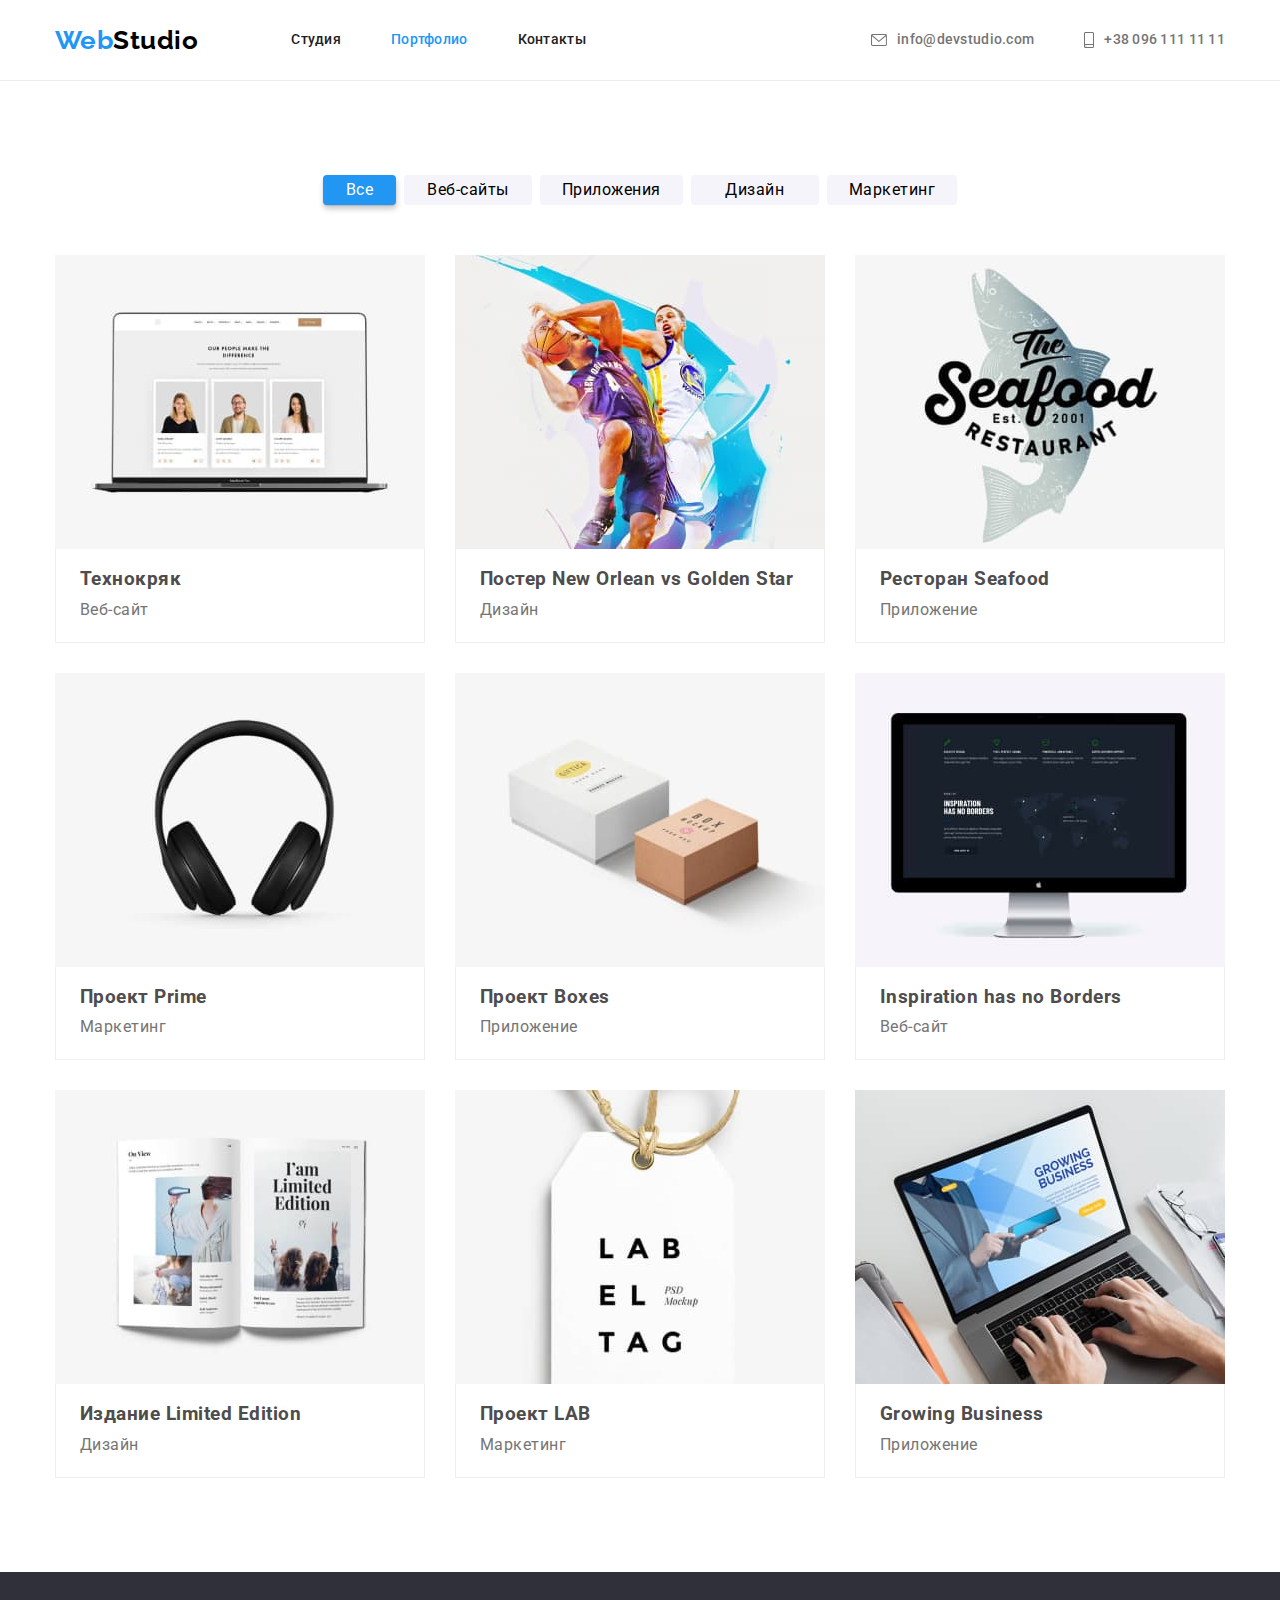
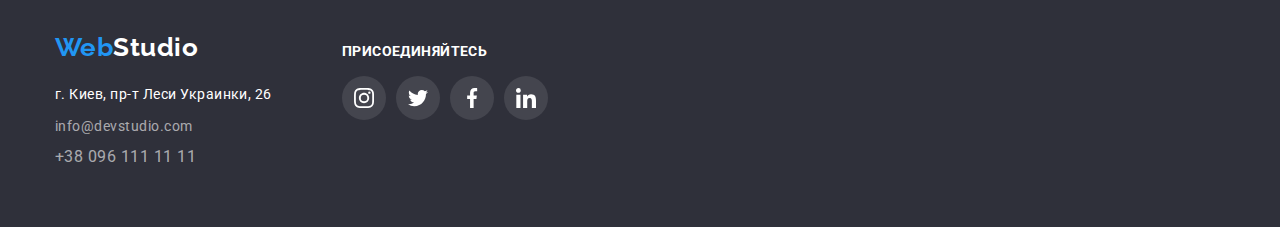
==== portfolio.html @ 425500fc "Доб. файлы из 4 д/з" ====
<!DOCTYPE html>
<html lang="en">

<head>
    <meta charset="UTF-8" />
    <meta http-equiv="X-UA-Compatible" content="IE=edge" />
    <meta name="viewport" content="width=device-width, initial-scale=1.0" />
    <link rel="preconnect" href="https://fonts.googleapis.com">
    <link rel="preconnect" href="https://fonts.gstatic.com" crossorigin>
    <link href="https://fonts.googleapis.com/css2?family=Raleway:wght@700&family=Roboto:wght@400;500;700;900&display=swap"
          rel="stylesheet">
    <link rel="stylesheet" href="https://cdnjs.cloudflare.com/ajax/libs/modern-normalize/1.1.0/modern-normalize.min.css">
    <link rel="stylesheet" href="./css/styles.css">
    <title>Portfolio</title>
</head>

<body>
    <header class="header-portfolio">
        <div class="container header-cont">
            <nav class="main-nav">
                <a href="#" class="logo">
                    <span class="logo-color">Web</span>Studio
                </a>
                <ul class="site-nav list">
                    <li class="site-nav-list">
                        <a class="link" href="./index.html">Студия</a>
                    </li>
                    <li class="site-nav-list">
                        <a class="link current" href="#">Портфолио</a>
                    </li>
                    <li class="site-nav-list" >
                        <a class="link" href="#">Контакты</a>
                    </li>
                </ul>
            </nav>
                <ul class="site-nav">
                    <li class="site-nav-list">
                        <a class="link-nav" href="mailto:info@devstudio.com">
                            <svg class="site-nav-icon">
                                <use href="./images/svg-sprite/symbol-defs.svg#icon-envelope"></use>
                            </svg>
                            info@devstudio.com
                        </a>
                    </li>
                    <li class="site-nav-list">
                        <a class="link-nav" href="tel:+380961111111">
                            <svg class="site-nav-sph">
                                <use href="./images/svg-sprite/symbol-defs.svg#icon-phone"></use>
                            </svg>
                            +38 096 111 11 11
                        </a>
                    </li>
                </ul>
        </div>
    </header>

    <!-- Блок герой -->
    <main>
        <section class="hero-portfolio">
            <div class="container">
                <h1 class="visually-hidden">Проекты</h1>
                    <ul class="list-hero">
                        <li class="list-buttom">
                            <button class="button-portfolio-first" type="button" >Все</button>
                        </li>
                        <li class="list-buttom">
                            <button class="button-portfolio" type="button" >Веб-сайты</button>
                        </li>
                        <li class="list-buttom">
                            <button  class="button-portfolio" type="button">Приложения</button>
                        </li>
                        <li class="list-buttom">
                            <button  class="button-portfolio" type="button">Дизайн</button>
                        </li>
                        <li class="list-buttom">
                            <button class="button-portfolio" type="button" >Маркетинг</button>
                        </li>
                    </ul>
                <ul class="list link-li">
                    <li class="list-link-li">
                        <a class="list-link" href="#">
                            <img class="list-link-img" src="./images/portfolio/img.jpg" width="370" alt="Technokrayk">
                            <div class="list-link-hp">
                                <h3 class="list-name">Технокряк</h3> 
                                <p class="list-project">Веб-сайт</p>
                            </div>
                        </a>
                    </li>
                    <li class="list-link-li">
                        <a class="list-link" href="#">
                            <img class="list-link-img" src="./images/portfolio/Group1.jpg" width="370" alt="New Orlean">
                            <div class="list-link-hp">
                                <h3 class="list-name">Постер New Orlean vs Golden Star</h3>
                                <p class="list-project">Дизайн</p>
                            </div>
                        </a>
                    </li>
                    <li class="list-link-li">
                        <a class="list-link" href="#">
                            <img class="list-link-img" src="./images/portfolio/img1.jpg" width="370" alt="Seafood">
                            <div class="list-link-hp">
                                <h3 class="list-name">Ресторан Seafood</h3>
                                <p class="list-project">Приложение</p>
                            </div>
                        </a>
                    </li>
                    <li class="list-link-li">
                        <a class="list-link" href="#">
                            <img class="list-link-img" src="./images/portfolio/img2-3.jpg" width="370" alt="Prime">
                            <div class="list-link-hp">
                                <h3 class="list-name">Проект Prime</h3>
                                <p class="list-project">Маркетинг</p>
                            </div>
                        </a>
                    </li>
                    <li class="list-link-li">
                        <a class="list-link" href="#">
                            <img class="list-link-img" src="./images/portfolio/img2-4.jpg" width="370" alt="Boxes">
                            <div class="list-link-hp">
                                <h3 class="list-name">Проект Boxes</h3>
                                <p class="list-project">Приложение</p>
                            </div>
                        </a>
                    </li>
                    <li class="list-link-li">
                        <a class="list-link" href="#">
                            <img class="list-link-img" src="./images/portfolio/img2-5.jpg" width="370" alt="Borders">
                            <div class="list-link-hp">
                                <h3 class="list-name">Inspiration has no Borders</h3>
                                <p class="list-project">Веб-сайт</p>
                            </div>
                        </a>
                    </li>
                    <li class="list-link-li">
                        <a class="list-link" href="#">
                            <img class="list-link-img" src="./images/portfolio/img3-1.jpg" width="370" alt="Limited Edition">
                            <div class="list-link-hp">
                                <h3 class="list-name">Издание Limited Edition</h3>
                                <p class="list-project">Дизайн</p>
                            </div>
                        </a>
                    </li>
                    <li class="list-link-li">
                        <a class="list-link" href="#">
                            <img class="list-link-img" src="./images/portfolio/img3-2.jpg" width="370" alt="Project   LAB">
                            <div class="list-link-hp">
                                <h3 class="list-name">Проект LAB</h3>
                                <p class="list-project">Маркетинг</p>
                            </div>
                        </a>
                    </li>
                    <li class="list-link-li">
                        <a class="list-link" href="#">
                            <img class="list-link-img" src="./images/portfolio/img3-3.jpg" width="370" alt="Growing Business">
                            <div class="list-link-hp">
                                <h3 class="list-name">Growing Business</h3>
                                <p class="list-project">Приложение</p>
                            </div>
                        </a>
                    </li>
                </ul>
            </div>
        </section>
    </main>

    <!-- Подвал -->
    <footer class="footer">
        <div class="container footer-list">
            <div>
                <a href="#" class="logo">
                    <span class="logo-color">Web</span><span class="logo-color-second">Studio</span>
                </a>
                <address class="footer-address">
                    <p class="footer-nav">г. Киев, пр-т Леси Украинки, 26</p>
                    <ul class="list-footer">
                        <li class="footer-nav">
                            <a class="footer-nav-i" href="mailto:info@devstudio.com">info@devstudio.com</a>
                        </li>
                        <li>
                            <a class="footer-nav-i" href="tel:+380961111111">+38 096 111 11 11</a>
                        </li>
                    </ul>
                </address>
            </div>
            <div class="footer-icon">
                <h2>присоединяйтесь</h2>
                <ul class="team-icon">
                    <li class="teams-list">
                        <a class="teams-a teams-icon" href="#">
                            <svg class="icon-svg" width="20" height="20">
                                <use href="./images/svg-sprite/symbol-defs.svg#icon-instagram-2"></use>
                            </svg>
                        </a>
                    </li>
                    <li class="teams-list">
                        <a class="teams-a teams-icon" href="#">
                            <svg class="icon-svg" width="20" height="20">
                                <use href="./images/svg-sprite/symbol-defs.svg#icon-twitter-1"></use>
                            </svg>
                        </a>
                    </li>
                    <li class="teams-list">
                        <a class="teams-a teams-icon" href="#">
                            <svg class="icon-svg" width="20" height="20">
                                <use href="./images/svg-sprite/symbol-defs.svg#icon-facebook-1"></use>
                            </svg>
                        </a>
                    </li>
                    <li class="teams-list">
                        <a class="teams-a teams-icon" href="#">
                            <svg class="icon-svg" width="20" height="20">
                                <use href="./images/svg-sprite/symbol-defs.svg#icon-linkedin-1"></use>
                            </svg>
                        </a>
                    </li>
                </ul>
            </div>
        </div>
    </footer>
</body>
</html>
---- css/styles.css ----
/* Цвет основного текста #212121 */
/* Вторичный цвет #757575 */

/* Белый #FFFFFF */
/* Акцент #2196F3 */

/* Вторичный цвет фона #E5E5E5 */

:root {
  --primary-white-color: #ffffff;
  --primary-text-color: #212121;
  --title-text-color: #000000;
  --class-offers-works: #e5e5e5;
  --accent-color: #2196f3;
  --section-hero: #2f303a;
  --section-teams-button: #f5f4fa;
}

body {
  background-color: var(--primary-white-color);
  color: var(--primary-text-color);
  font-family: Roboto, sans-serif;
  letter-spacing: 0.03em;
}

.container {
  margin-left: auto;
  margin-right: auto;
  width: 1200px;
  padding: 0 15px;
}

.visually-hidden {
  position: absolute;
  width: 1px;
  height: 1px;
  margin: -1px;
  border: 0;
  padding: 0;

  white-space: nowrap;
  clip-path: inset(100%);
  clip: rect(0 0 0 0);
  overflow: hidden;
}

img {
  display: block;
}

/* Header */

.header,
.header-portfolio {
  border-bottom-width: 1px;
  border-bottom-style: solid;
  border-bottom-color: #ececec;
}

/* Logo */
.logo {
  color: var(--title-text-color);
  font-family: Raleway, sans-serif;
  text-decoration: none;

  font-weight: 700;
  font-size: 26px;
  line-height: 1.19;
  display: flex;
}

.logo-color {
  color: var(--accent-color);
  font-size: 26px;
}

.site-nav-list {
  margin-right: 50px;
}

.site-nav-list:last-child {
  margin-right: 0;
}

.main-nav {
  display: flex;
  align-items: center;
}

.site-nav {
  color: var(--title-text-color);

  font-weight: 500;
  font-size: 14px;
  line-height: 1.14;
  letter-spacing: 0.02em;

  list-style: none;
  padding: 0;
  margin-top: 0;
  margin-bottom: 0;
}

.site-nav .link:hover,
.site-nav .link:focus,
.site-nav .link.current {
  color: var(--accent-color);
}

.link {
  text-decoration: none;
  color: var(--primary-text-color);

  display: block;
  padding-top: 32px;
  padding-bottom: 32px;
}

.site-nav a:hover,
.site-nav a:focus {
  color: var(--accent-color);
}

.site-nav .link-nav {
  text-decoration: none;
  color: #757575;
}

.site-nav .list {
  list-style: none;
  padding-top: 50px;
  padding-bottom: 94px;
}

.button {
  margin-top: 0px;

  min-width: 200px;
  box-sizing: border-box;
  padding: 10px 32px;
  border-radius: 4px;
  text-align: center;

  background-color: #2196f3;
  color: #ffffff;
  cursor: pointer;

  font-weight: 700;
  font-size: 16px;
  line-height: 1.87;
  letter-spacing: 0.06em;

  border: none;
}

.button:hover,
.button:focus {
  background-color: #188ce8;
}

.button-portfolio-first {
  min-width: 73px;
  padding: 6px 22px;
  border-radius: 4px;
  text-align: center;

  background-color: var(--accent-color);
  color: var(--primary-white-color);
  cursor: pointer;
  letter-spacing: 0.03em;

  border: none;
  box-shadow: 0px 1px 1px rgba(0, 0, 0, 0.12), 0px 4px 4px rgba(0, 0, 0, 0.06),
    1px 4px 6px rgba(0, 0, 0, 0.16);
}
.button-portfolio {
  min-width: 128px;
  padding: 6px 22px;
  border-radius: 4px;
  text-align: center;

  background-color: var(--section-teams-button);
  cursor: pointer;
  letter-spacing: 0.03em;

  border: none;
}

.button-portfolio:hover,
.button-portfolio:focus {
  background-color: var(--accent-color);
  color: #ffffff;
  box-shadow: 0px 1px 1px rgba(0, 0, 0, 0.12), 0px 4px 4px rgba(0, 0, 0, 0.06),
    1px 4px 6px rgba(0, 0, 0, 0.16);
}

.hero {
  padding-top: 200px;
  padding-bottom: 200px;

  background-color: var(--section-hero);
  color: var(--primary-white-color);
  text-align: center;
}

.hero {
  max-width: 1600px;
  margin-right: auto;
  margin-left: auto;
  background-size: cover;
  background-image: linear-gradient(
      to right,
      rgba(47, 48, 58, 0.4),
      rgba(47, 48, 58, 0.4)
    ),
    url("../images/hero-img.jpg");
}

.hero-title {
  margin-top: 0px;
  margin-bottom: 30px;

  font-weight: 900;
  font-size: 44px;
  line-height: 1.36;
  letter-spacing: 0.06em;
  text-transform: uppercase;
}

.hero > h1 {
  color: var(--primary-white-color);
}

/* Наши предложения */

.offers-container-list {
  font-weight: 700;
  font-size: 14px;
  line-height: 1.14;
  text-transform: uppercase;
  margin-top: 0;
  margin-bottom: 0;
}

.offers-list {
  margin-top: 10px;
  margin-bottom: 0px;

  color: #757575;

  font-weight: 400;
  font-size: 14px;
  line-height: 1.71;
}

.offers-list-nav {
  margin-right: 30px;
  width: 270px;
}

.offers-list-nav:last-child {
  margin-right: 0;
}

.icon-list {
  display: flex;
  justify-content: center;
  align-items: center;
  background-color: #f5f4fa;
  height: 120px;
  border-radius: 4px;
  margin-bottom: 30px;
}

.offers-list-title {
  display: flex;
  align-items: center;
  margin: 0;
  padding: 0;
  list-style: none;
}
.offers {
  margin-bottom: 0;
  padding: 94px 0;
}

.offers,
.works {
  background-color: var(--primary-white-color);
}

/* Блок нашей работы */

.works {
  margin-top: 0;
  padding-bottom: 94px;
}

.works-title {
  margin-bottom: 50px;

  margin-top: 0;

  font-weight: 700;
  font-size: 36px;
  line-height: 1.16;
  text-align: center;
}

/* Наша команда */

.teams-title,
.customers-title {
  margin-top: 0px;

  margin-bottom: 50px;

  font-weight: 700;
  font-size: 36px;
  line-height: 1.16;
  text-align: center;
}

.teams {
  margin-top: 0px;
  margin-bottom: 1px;
  background-color: var(--section-teams-button);

  padding-top: 94px;
  padding-bottom: 94px;
}

.teams-name {
  font-weight: 500;
  font-size: 16px;
  line-height: 1.18;
  margin-top: 0;
  margin-bottom: 10px;
}
.teams-name,
.teams-person {
  text-align: center;
}

.teams-person {
  margin-top: 0;
  margin-bottom: 0;

  color: #757575;

  font-weight: 400;
  font-size: 16px;
  line-height: 1.18;
}

.offers > h2,
.works > h2,
.teams > h2 {
  font-weight: 700;
  font-size: 36px;
  line-height: 1.16;
  text-align: center;
}

/* Customers */

.customers {
  margin-top: 0px;
  margin-bottom: 1px;
  padding-top: 94px;
  padding-bottom: 94px;
}

.customers-title-list {
  display: flex;
  align-items: center;
  list-style: none;

  margin: 0;
  padding: 0;
}

.customers-list {
  margin: 0 30px 0 0;
  width: 170px;
  height: 92px;
}

.customers-a {
  border: 1px solid #afb1b8;
  border-radius: 4px;
}

.customers-a:hover,
.customers-a:focus {
  border: 1px solid var(--accent-color);
}

.customers-a:hover,
.customers-a:focus,
.customers-list-a:hover,
.customers-list-a:focus {
  fill: var(--accent-color);
}

.customers-list:last-child {
  margin-right: 0;
}

.customers-list-div {
  margin: 0;
  padding: 0;
}

.customers-list-img {
  margin: 0;
}

/* Футер */

.footer {
  background-color: var(--section-hero);
  padding-top: 60px;
  padding-bottom: 60px;
}

.footer-address {
  margin-top: 20px;
}

.footer-nav {
  margin: 0 0 9px 0;

  color: var(--primary-white-color);

  font-style: normal;
  font-weight: 400;
  font-size: 14px;
  line-height: 1.71;
}

.footer-nav-i {
  display: inline-block;

  color: rgba(255, 255, 255, 0.6);
  text-decoration: none;

  font-style: normal;
}
.list-works,
.list-teams {
  list-style: none;
  padding: 0;
  margin: 0;

  display: flex;
}

.list-works-img,
.list-teams-border {
  margin-right: 30px;
}
.list-works-img:last-child {
  margin-right: 0;
}

.list-teams-border {
  background-color: #ffffff;
  width: 270px;

  box-shadow: 0px 1px 3px rgba(0, 0, 0, 0.12), 0px 1px 1px rgba(0, 0, 0, 0.14),
    0px 2px 1px rgba(0, 0, 0, 0.2);
  border-radius: 0px 0px 4px 4px;
}

.list-teams-border:last-child {
  margin-right: 0;
}

.teams-np {
  padding: 30px 10px;
}

.list-footer {
  list-style: none;
  padding-left: 0;
  margin: 0;
}

.logo-footer {
  display: flex;
  align-items: center;

  font-family: Raleway, sans-serif;
  font-weight: 700;
  text-decoration: none;
}

.logo-color-second {
  color: #ffffff;
  font-size: 26px;
}

.list .footer-nav {
  color: rgba(255, 255, 255, 0.6);
}

.list-buttom {
  margin-right: 8px;
}
.list-buttom:last-child {
  margin-right: 0;
}

/* Страница portfolio */

.list-project {
  margin: 0;

  color: #757575;

  font-weight: 400;
  font-size: 16px;
  line-height: 1.87;
}

.site-nav {
  display: flex;
  align-items: center;

  text-decoration: none;
  margin-left: auto;
}

.link-nav {
  display: flex;
  align-items: center;
}

.list-link-hp {
  padding: 20px 24px 17px;

  border-right: 1px solid #eeeeee;
  border-bottom: 1px solid #eeeeee;
  border-left: 1px solid #eeeeee;
}

.list-name {
  margin: 0 0 4px 0;
  color: #4e4c4c;
}

.list {
  display: flex;
  justify-content: center;

  list-style: none;
  padding-left: 0;
  margin-left: 93px;
}

.list-hero {
  display: flex;
  justify-content: center;

  list-style: none;
  padding-left: 0;
  margin: 0 0 50px 0;
}

.header,
.header-portfolio,
.header-cont {
  display: flex;
}

.list-link-img {
  display: block;
}

.ist-link-hp {
  padding: 20px 0;
}

.hero-portfolio {
  padding-top: 94px;
  padding-bottom: 94px;
}

.list.link-li {
  display: flex;
  flex-wrap: wrap;
  margin: 0;
}

.list-link {
  display: block;
  text-decoration: none;
}

.list-link-li {
  margin-right: 30px;
  margin-bottom: 30px;
  width: 370px;
  background-color: #ffffff;
}

.list-link:hover,
.list-link:focus {
  box-shadow: 0px 1px 1px rgba(0, 0, 0, 0.12), 0px 4px 4px rgba(0, 0, 0, 0.06),
    1px 4px 6px rgba(0, 0, 0, 0.16);
}

.list-link:hover,
.list-link:focus {
  border-right: 0;
  border-bottom: 0;
  border-left: 0;
}

.list-link-li:nth-child(3n) {
  margin-right: 0;
}

.list-link-li:nth-last-child(-n + 3) {
  margin-bottom: 0;
}

.site-nav-icon {
  width: 16px;
  height: 12px;
  margin-right: 10px;
  fill: currentColor;
}

.site-nav-sph {
  width: 10px;
  height: 16px;
  margin-right: 10px;
  fill: currentColor;
}

.link-nav:hover,
.link-nav:focus {
  fill: var(--accent-color);
}

.teams-a {
  width: 44px;
  height: 44px;
  border-radius: 50%;
  display: flex;
  justify-content: center;
  align-items: center;
  fill: #afb1b8;
}

.teams-a:hover,
.teams-a:focus,
.icon:hover,
.icon:focus {
  background-color: var(--accent-color);
  fill: var(--primary-white-color);
}

.teams-list {
  margin-right: 10px;
}

.teams-list:last-child {
  margin-right: 0;
}

.team-icon {
  display: flex;
  justify-content: center;
  align-items: center;
  list-style: none;
  margin: 16px 0 0 0;
  padding: 0;
}

.customers-a {
  width: 100%;
  height: 100%;
  display: flex;
  justify-content: center;
  align-items: center;
}

.customers-a {
  fill: #afb1b8;
}

.footer-list {
  display: flex;
  align-items: baseline;
}

.footer-icon {
  margin-left: 70px;
}

.footer-icon > h2 {
  font-weight: 700;
  font-size: 14px;
  line-height: 1.14;
  letter-spacing: 0.03em;
  margin: 0;
  padding: 0;
  text-transform: uppercase;
  color: var(--primary-white-color);
}

.teams-icon {
  background-color: rgba(255, 255, 255, 0.1);
}

.icon-svg {
  fill: var(--primary-white-color);
}
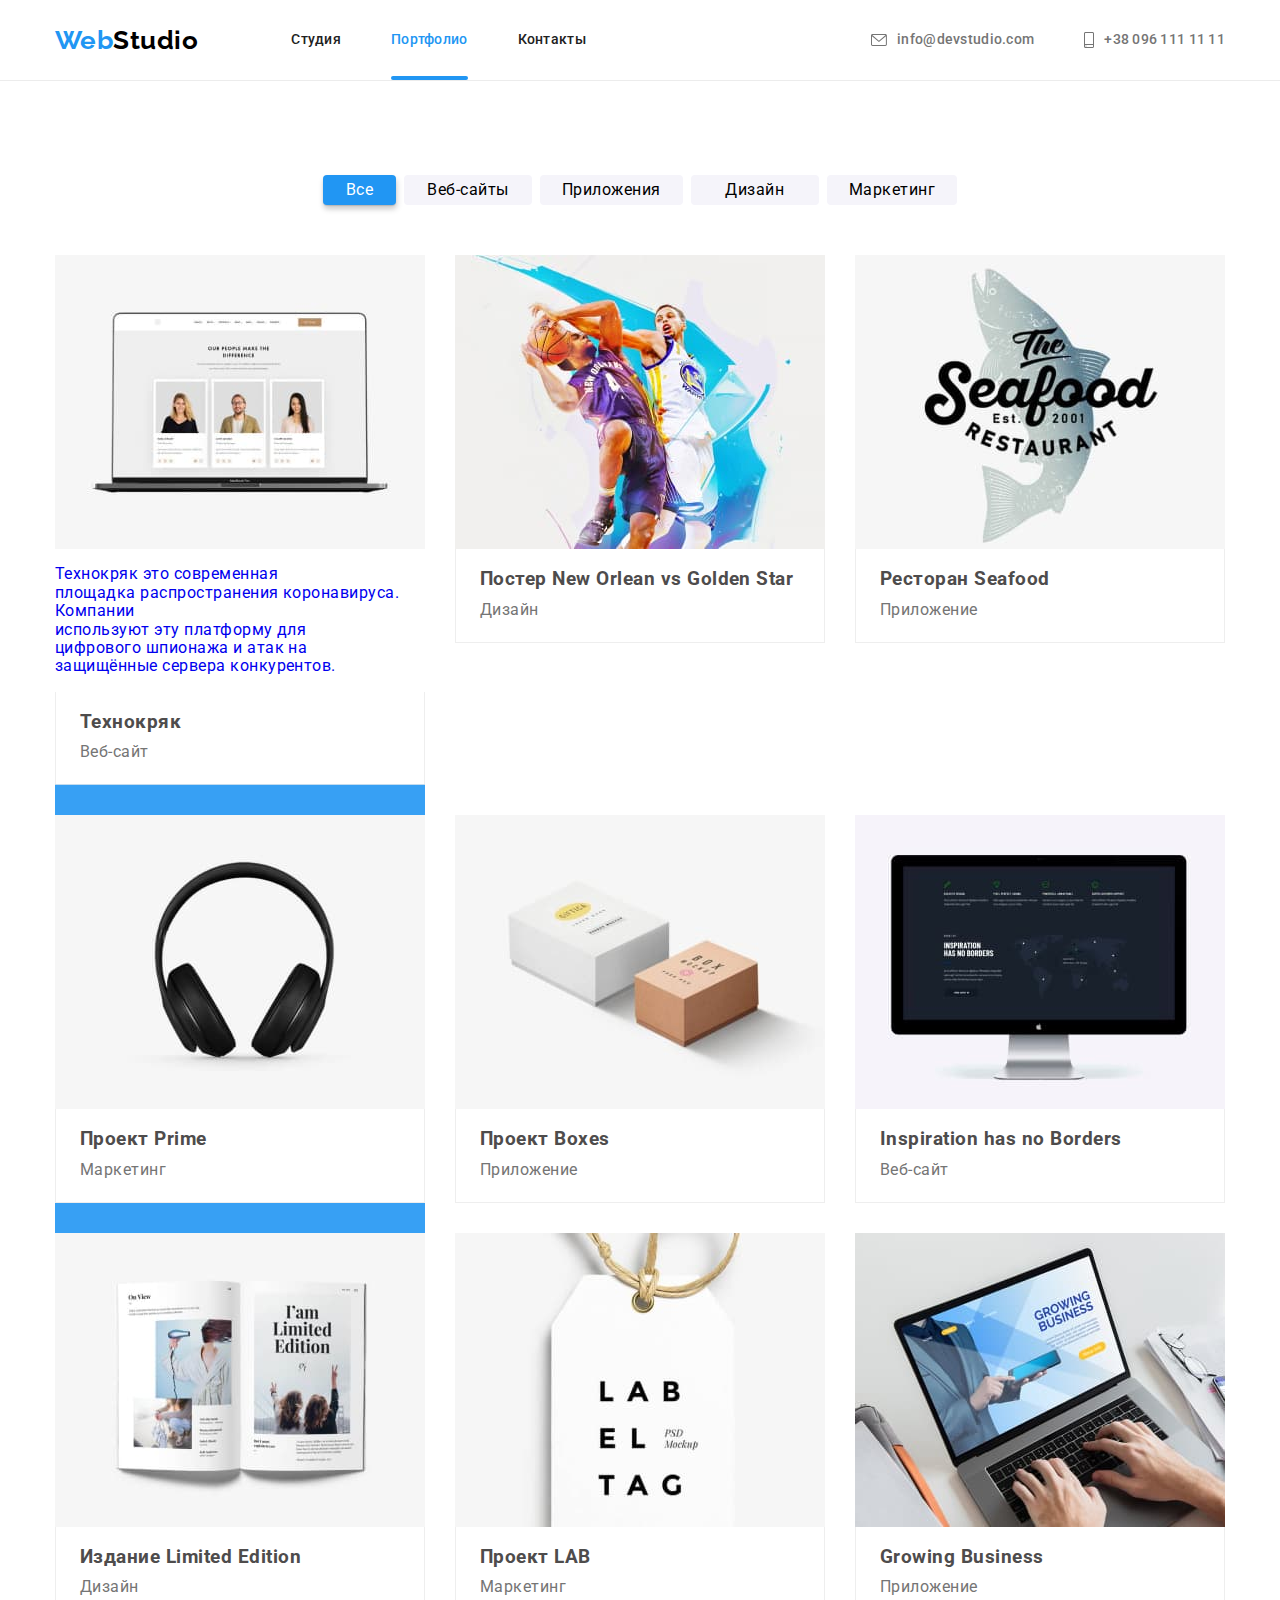
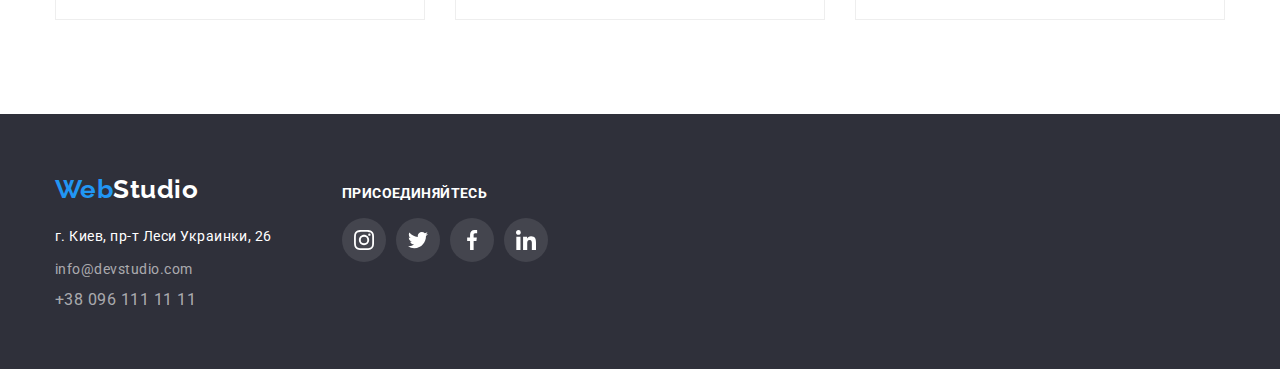
==== commit 572edc3b: "Ховер карточек портфолио" ====
--- a/portfolio.html
+++ b/portfolio.html
@@ -79,7 +79,13 @@
                 <ul class="list link-li">
                     <li class="list-link-li">
                         <a class="list-link" href="#">
-                            <img class="list-link-img" src="./images/portfolio/img.jpg" width="370" alt="Technokrayk">
+                            <div class="list-link-div">
+                                <img class="list-link-img" src="./images/portfolio/img.jpg" width="370" alt="Technokrayk">
+                                    <div>
+                                        <p class="list-link-p">Технокряк это современная<br> площадка распространения коронавируса.<br> Компании<br> используют эту платформу для<br> цифрового
+                                        шпионажа и атак на<br> защищённые сервера конкурентов.</p>
+                                    </div>
+                            </div>
                             <div class="list-link-hp">
                                 <h3 class="list-name">Технокряк</h3> 
                                 <p class="list-project">Веб-сайт</p>
--- a/css/styles.css
+++ b/css/styles.css
@@ -50,6 +50,56 @@
 
 /* Header */
 
+.backdrop {
+  z-index: 888;
+  position: fixed;
+  top: 0;
+  left: 0;
+  width: 100%;
+  height: 100%;
+  background-color: rgba(255, 165, 0, 0);
+}
+
+.backdrop.is-hidden {
+  visibility: hidden;
+  opacity: 0;
+  pointer-events: none;
+}
+
+.modal {
+  position: absolute;
+  top: 50%;
+  left: 50%;
+
+  min-height: 528px;
+  min-width: 581px;
+  padding: 15px;
+  background-color: #ffffff;
+
+  transform: translate(-50%, -50%);
+
+  box-shadow: 0px 1px 3px rgba(0, 0, 0, 0.12), 0px 1px 1px rgba(0, 0, 0, 0.14),
+    0px 2px 1px rgba(0, 0, 0, 0.2);
+  border-radius: 4px;
+}
+
+.backdrop-button {
+  position: absolute;
+  top: 0;
+  right: 0;
+  margin: 8px 8px 0 0;
+  padding: 6px;
+  border: 1px solid rgba(0, 0, 0, 0.1);
+  border-radius: 50%;
+  background-color: var(--primary-white-color);
+  display: flex;
+  justify-content: center;
+  align-items: center;
+  cursor: pointer;
+  width: 30px;
+  height: 30px;
+}
+
 .header,
 .header-portfolio {
   border-bottom-width: 1px;
@@ -75,6 +125,7 @@
 }
 
 .site-nav-list {
+  position: relative;
   margin-right: 50px;
 }
 
@@ -105,6 +156,18 @@
 .site-nav .link:focus,
 .site-nav .link.current {
   color: var(--accent-color);
+}
+
+.current::after {
+  content: "";
+  position: absolute;
+  display: block;
+  width: 100%;
+  height: 4px;
+  background-color: var(--accent-color);
+  left: 0;
+  bottom: 0;
+  border-radius: 2px;
 }
 
 .link {
@@ -460,8 +523,30 @@
 .list-teams-border {
   margin-right: 30px;
 }
+
 .list-works-img:last-child {
   margin-right: 0;
+}
+.list-works-img {
+  position: relative;
+}
+
+.works-img-block {
+  position: absolute;
+  width: 100%;
+  height: 70px;
+  bottom: 0;
+  background-color: rgba(47, 48, 58, 0.8);
+}
+.works-img-text {
+  color: var(--primary-white-color);
+  font-weight: 700;
+  font-size: 14px;
+  line-height: 0.87;
+  text-align: center;
+  text-transform: uppercase;
+  margin: 0;
+  padding: 27px 0;
 }
 
 .list-teams-border {
@@ -594,11 +679,34 @@
 }
 
 .list-link {
-  display: block;
+  position: relative;
+  /* display: block; */
   text-decoration: none;
 }
 
+.list-link-div::before {
+  display: inline-block;
+  content: "";
+  position: absolute;
+  top: 0;
+  left: 0;
+  width: 100%;
+  height: 100%;
+  background-color: rgba(33, 150, 243, 0.9);
+  transform: translateY(100%);
+  transition: transform 2500ms cubic-bezier(0.4, 0, 0.2, 1);
+}
+
+/* .list-link:hover .list-link-p::before {
+  transform: translateY(0);
+} */
+
+.list-link:hover .list-link-div::before {
+  transition: translateY(0);
+}
+
 .list-link-li {
+  position: relative;
   margin-right: 30px;
   margin-bottom: 30px;
   width: 370px;
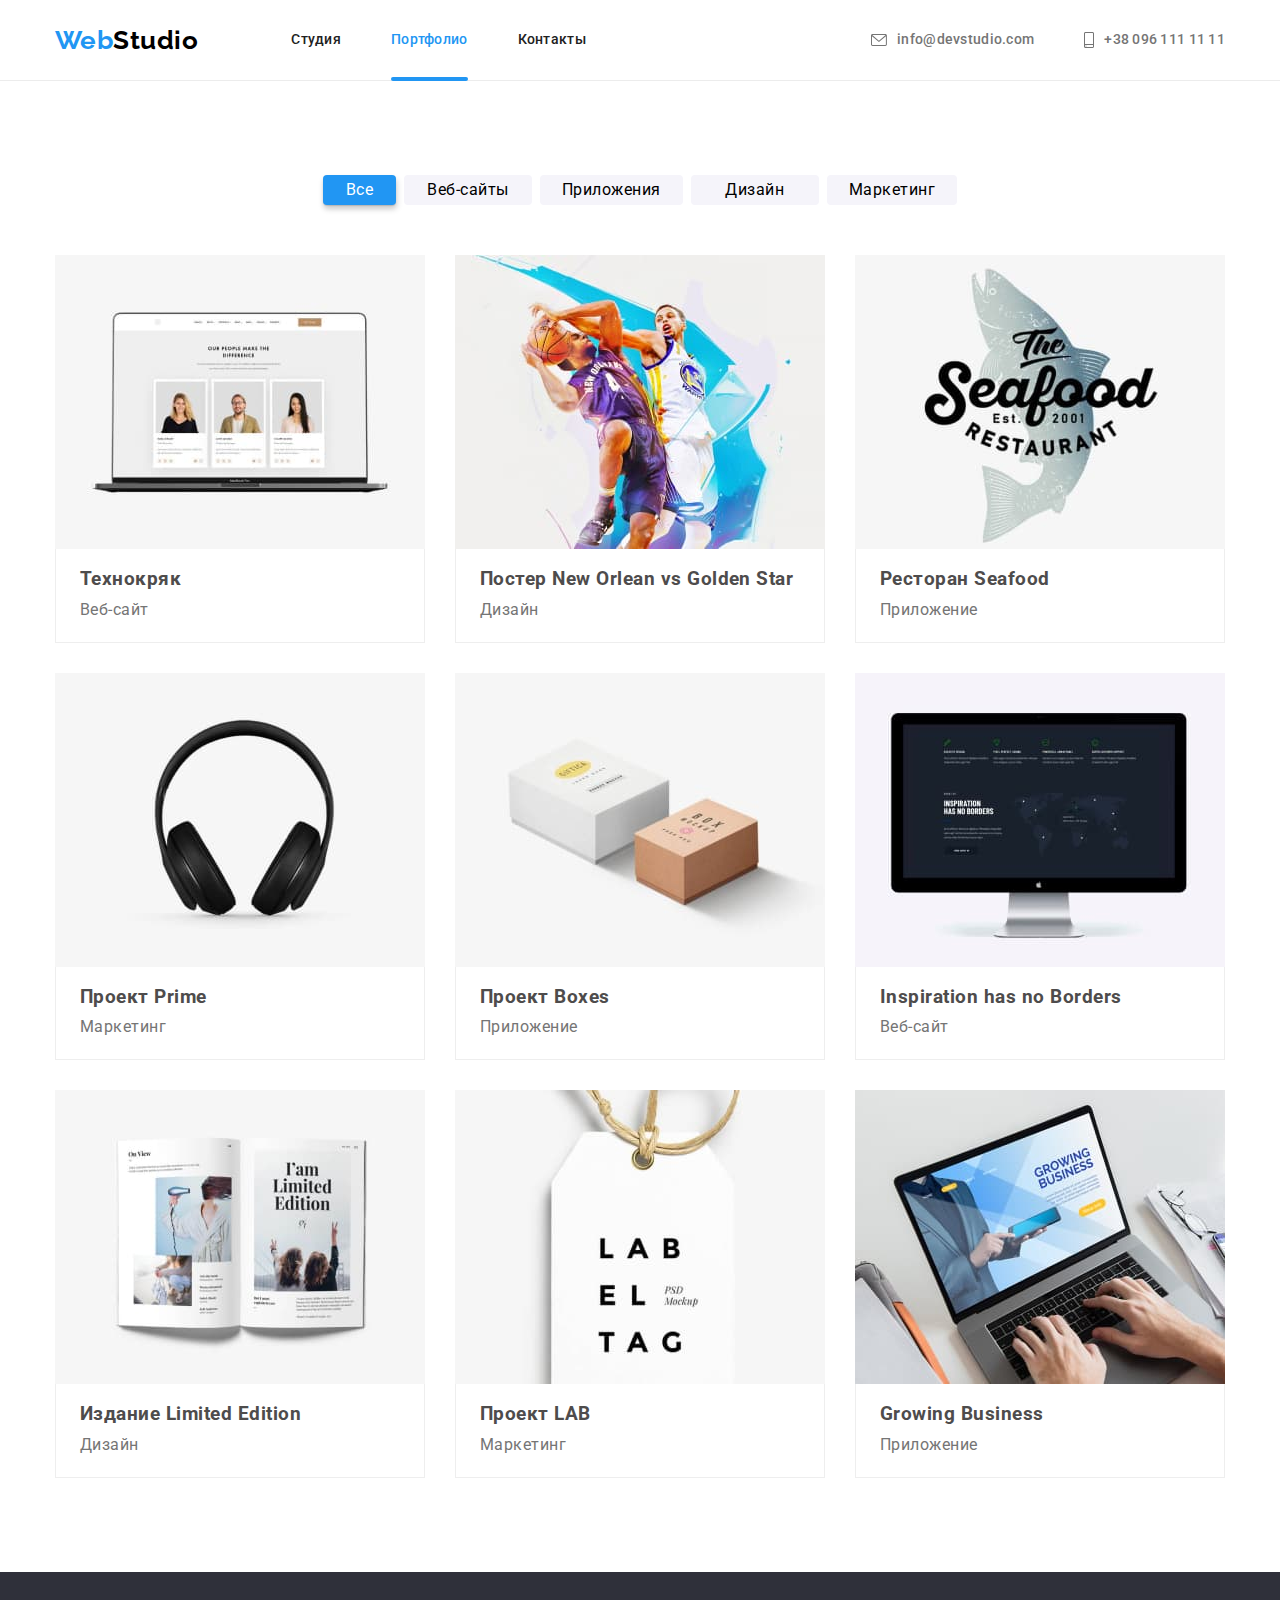
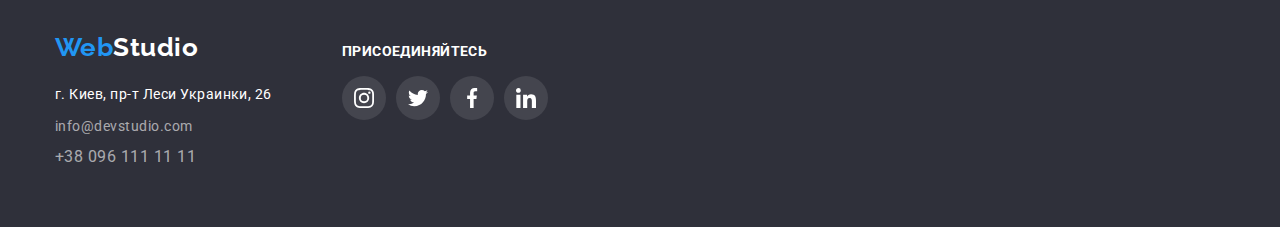
==== commit b7ea9681: "анимация полностью" ====
--- a/portfolio.html
+++ b/portfolio.html
@@ -79,11 +79,11 @@
                 <ul class="list link-li">
                     <li class="list-link-li">
                         <a class="list-link" href="#">
-                            <div class="list-link-div">
+                            <div class="product-link">
                                 <img class="list-link-img" src="./images/portfolio/img.jpg" width="370" alt="Technokrayk">
-                                    <div>
-                                        <p class="list-link-p">Технокряк это современная<br> площадка распространения коронавируса.<br> Компании<br> используют эту платформу для<br> цифрового
-                                        шпионажа и атак на<br> защищённые сервера конкурентов.</p>
+                                    <div class="list-link-div">
+                                        <p class="product-paragraph">Технокряк это современная площадка распространения коронавируса. Компании используют эту платформу для цифрового
+                                        шпионажа и атак на защищённые сервера конкурентов.</p>
                                     </div>
                             </div>
                             <div class="list-link-hp">
@@ -94,7 +94,13 @@
                     </li>
                     <li class="list-link-li">
                         <a class="list-link" href="#">
-                            <img class="list-link-img" src="./images/portfolio/Group1.jpg" width="370" alt="New Orlean">
+                            <div class="product-link">
+                                <img class="list-link-img" src="./images/portfolio/Group1.jpg" width="370" alt="New Orlean">
+                                    <div class="list-link-div">
+                                        <p class="product-paragraph">Технокряк это современная площадка распространения коронавируса. Компании используют
+                                            эту платформу для цифрового шпионажа и атак на защищённые сервера конкурентов.</p>
+                                    </div>
+                            </div>
                             <div class="list-link-hp">
                                 <h3 class="list-name">Постер New Orlean vs Golden Star</h3>
                                 <p class="list-project">Дизайн</p>
@@ -103,7 +109,13 @@
                     </li>
                     <li class="list-link-li">
                         <a class="list-link" href="#">
-                            <img class="list-link-img" src="./images/portfolio/img1.jpg" width="370" alt="Seafood">
+                            <div class="product-link">
+                                <img class="list-link-img" src="./images/portfolio/img1.jpg" width="370" alt="Seafood">
+                                    <div class="list-link-div">
+                                        <p class="product-paragraph">Технокряк это современная площадка распространения коронавируса. Компании используют
+                                            эту платформу для цифрового шпионажа и атак на защищённые сервера конкурентов.</p>
+                                    </div>
+                            </div>
                             <div class="list-link-hp">
                                 <h3 class="list-name">Ресторан Seafood</h3>
                                 <p class="list-project">Приложение</p>
@@ -112,7 +124,13 @@
                     </li>
                     <li class="list-link-li">
                         <a class="list-link" href="#">
-                            <img class="list-link-img" src="./images/portfolio/img2-3.jpg" width="370" alt="Prime">
+                            <div class="product-link">
+                                <img class="list-link-img" src="./images/portfolio/img2-3.jpg" width="370" alt="Prime">
+                                    <div class="list-link-div">
+                                        <p class="product-paragraph">Технокряк это современная площадка распространения коронавируса. Компании используют
+                                            эту платформу для цифрового шпионажа и атак на защищённые сервера конкурентов.</p>
+                                    </div>
+                            </div>
                             <div class="list-link-hp">
                                 <h3 class="list-name">Проект Prime</h3>
                                 <p class="list-project">Маркетинг</p>
@@ -121,7 +139,13 @@
                     </li>
                     <li class="list-link-li">
                         <a class="list-link" href="#">
-                            <img class="list-link-img" src="./images/portfolio/img2-4.jpg" width="370" alt="Boxes">
+                            <div class="product-link">
+                                <img class="list-link-img" src="./images/portfolio/img2-4.jpg" width="370" alt="Boxes">
+                                    <div class="list-link-div">
+                                        <p class="product-paragraph">Технокряк это современная площадка распространения коронавируса. Компании используют
+                                            эту платформу для цифрового шпионажа и атак на защищённые сервера конкурентов.</p>
+                                    </div>
+                            </div>
                             <div class="list-link-hp">
                                 <h3 class="list-name">Проект Boxes</h3>
                                 <p class="list-project">Приложение</p>
@@ -130,7 +154,13 @@
                     </li>
                     <li class="list-link-li">
                         <a class="list-link" href="#">
-                            <img class="list-link-img" src="./images/portfolio/img2-5.jpg" width="370" alt="Borders">
+                            <div class="product-link">
+                                <img class="list-link-img" src="./images/portfolio/img2-5.jpg" width="370" alt="Borders">
+                                    <div class="list-link-div">
+                                        <p class="product-paragraph">Технокряк это современная площадка распространения коронавируса. Компании используют
+                                            эту платформу для цифрового шпионажа и атак на защищённые сервера конкурентов.</p>
+                                    </div>
+                            </div>
                             <div class="list-link-hp">
                                 <h3 class="list-name">Inspiration has no Borders</h3>
                                 <p class="list-project">Веб-сайт</p>
@@ -139,7 +169,13 @@
                     </li>
                     <li class="list-link-li">
                         <a class="list-link" href="#">
-                            <img class="list-link-img" src="./images/portfolio/img3-1.jpg" width="370" alt="Limited Edition">
+                            <div class="product-link">
+                                <img class="list-link-img" src="./images/portfolio/img3-1.jpg" width="370" alt="Limited Edition">
+                                    <div class="list-link-div">
+                                        <p class="product-paragraph">Технокряк это современная площадка распространения коронавируса. Компании используют
+                                            эту платформу для цифрового шпионажа и атак на защищённые сервера конкурентов.</p>
+                                    </div>
+                            </div>
                             <div class="list-link-hp">
                                 <h3 class="list-name">Издание Limited Edition</h3>
                                 <p class="list-project">Дизайн</p>
@@ -148,7 +184,13 @@
                     </li>
                     <li class="list-link-li">
                         <a class="list-link" href="#">
-                            <img class="list-link-img" src="./images/portfolio/img3-2.jpg" width="370" alt="Project   LAB">
+                            <div class="product-link">
+                                <img class="list-link-img" src="./images/portfolio/img3-2.jpg" width="370" alt="Project   LAB">
+                                    <div class="list-link-div">
+                                        <p class="product-paragraph">Технокряк это современная площадка распространения коронавируса. Компании используют
+                                            эту платформу для цифрового шпионажа и атак на защищённые сервера конкурентов.</p>
+                                    </div>
+                            </div>
                             <div class="list-link-hp">
                                 <h3 class="list-name">Проект LAB</h3>
                                 <p class="list-project">Маркетинг</p>
@@ -157,7 +199,13 @@
                     </li>
                     <li class="list-link-li">
                         <a class="list-link" href="#">
-                            <img class="list-link-img" src="./images/portfolio/img3-3.jpg" width="370" alt="Growing Business">
+                            <div class="product-link">
+                                <img class="list-link-img" src="./images/portfolio/img3-3.jpg" width="370" alt="Growing Business">
+                                    <div class="list-link-div">
+                                        <p class="product-paragraph">Технокряк это современная площадка распространения коронавируса. Компании используют
+                                            эту платформу для цифрового шпионажа и атак на защищённые сервера конкурентов.</p>
+                                    </div>
+                            </div>
                             <div class="list-link-hp">
                                 <h3 class="list-name">Growing Business</h3>
                                 <p class="list-project">Приложение</p>
--- a/css/styles.css
+++ b/css/styles.css
@@ -58,6 +58,9 @@
   width: 100%;
   height: 100%;
   background-color: rgba(255, 165, 0, 0);
+
+  opacity: 1;
+  transition: opacity 250ms cubic-bezier(0.4, 0, 0.2, 1);
 }
 
 .backdrop.is-hidden {
@@ -66,6 +69,10 @@
   pointer-events: none;
 }
 
+.backdrop.is-hidden .modal {
+  transform: translate(-50%, -50%) scale(0.9);
+}
+
 .modal {
   position: absolute;
   top: 50%;
@@ -76,11 +83,14 @@
   padding: 15px;
   background-color: #ffffff;
 
-  transform: translate(-50%, -50%);
+  /* transform: translate(-50%, -50%); */
 
   box-shadow: 0px 1px 3px rgba(0, 0, 0, 0.12), 0px 1px 1px rgba(0, 0, 0, 0.14),
     0px 2px 1px rgba(0, 0, 0, 0.2);
   border-radius: 4px;
+
+  transform: translate(-50%, -50%) scale(1);
+  transition: transform 250ms cubic-bezier(0.4, 0, 0.2, 1);
 }
 
 .backdrop-button {
@@ -156,6 +166,13 @@
 .site-nav .link:focus,
 .site-nav .link.current {
   color: var(--accent-color);
+}
+
+.link {
+  transition: color 250ms cubic-bezier(0.4, 0, 0.2, 1);
+}
+.link-nav {
+  transition: color 250ms cubic-bezier(0.4, 0, 0.2, 1);
 }
 
 .current::after {
@@ -168,6 +185,7 @@
   left: 0;
   bottom: 0;
   border-radius: 2px;
+  bottom: -1px;
 }
 
 .link {
@@ -219,6 +237,10 @@
 .button:hover,
 .button:focus {
   background-color: #188ce8;
+}
+
+.button {
+  transition: background-color 250ms cubic-bezier(0.4, 0, 0.2, 1);
 }
 
 .button-portfolio-first {
@@ -597,6 +619,12 @@
   margin-right: 0;
 }
 
+.button-portfolio {
+  transition: background-color 250ms cubic-bezier(0.4, 0, 0.2, 1),
+    color 250ms cubic-bezier(0.4, 0, 0.2, 1),
+    box-shadow 250ms cubic-bezier(0.4, 0, 0.2, 1);
+}
+
 /* Страница portfolio */
 
 .list-project {
@@ -679,38 +707,44 @@
 }
 
 .list-link {
+  display: inline-block;
+  text-decoration: none;
+  transition: box-shadow 250ms cubic-bezier(0.4, 0, 0.2, 1);
+}
+
+.product-link {
   position: relative;
-  /* display: block; */
-  text-decoration: none;
-}
-
-.list-link-div::before {
-  display: inline-block;
-  content: "";
+  overflow: hidden;
+}
+
+.list-link-div {
   position: absolute;
   top: 0;
   left: 0;
   width: 100%;
   height: 100%;
   background-color: rgba(33, 150, 243, 0.9);
+  padding: 63px 24px;
+  transition: transform 250ms cubic-bezier(0.4, 0, 0.2, 1);
   transform: translateY(100%);
-  transition: transform 2500ms cubic-bezier(0.4, 0, 0.2, 1);
-}
-
-/* .list-link:hover .list-link-p::before {
+}
+
+.list-link:hover .list-link-div {
   transform: translateY(0);
-} */
-
-.list-link:hover .list-link-div::before {
-  transition: translateY(0);
+}
+
+.product-paragraph {
+  font-size: 18px;
+  line-height: 1.55;
+  letter-spacing: 0.03em;
+  color: var(--primary-white-color);
 }
 
 .list-link-li {
-  position: relative;
   margin-right: 30px;
   margin-bottom: 30px;
   width: 370px;
-  background-color: #ffffff;
+  background-color: var(--primary-white-color);
 }
 
 .list-link:hover,
@@ -771,6 +805,14 @@
   fill: var(--primary-white-color);
 }
 
+.teams-a {
+  transition: background-color 250ms cubic-bezier(0.4, 0, 0.2, 1);
+}
+
+.icon {
+  transition: fill 250ms cubic-bezier(0.4, 0, 0.2, 1);
+}
+
 .teams-list {
   margin-right: 10px;
 }
@@ -794,6 +836,14 @@
   display: flex;
   justify-content: center;
   align-items: center;
+}
+
+.customers-list-a {
+  transition: fill 250ms cubic-bezier(0.4, 0, 0.2, 1);
+}
+
+.customers-a {
+  transition: border 250ms cubic-bezier(0.4, 0, 0.2, 1);
 }
 
 .customers-a {
